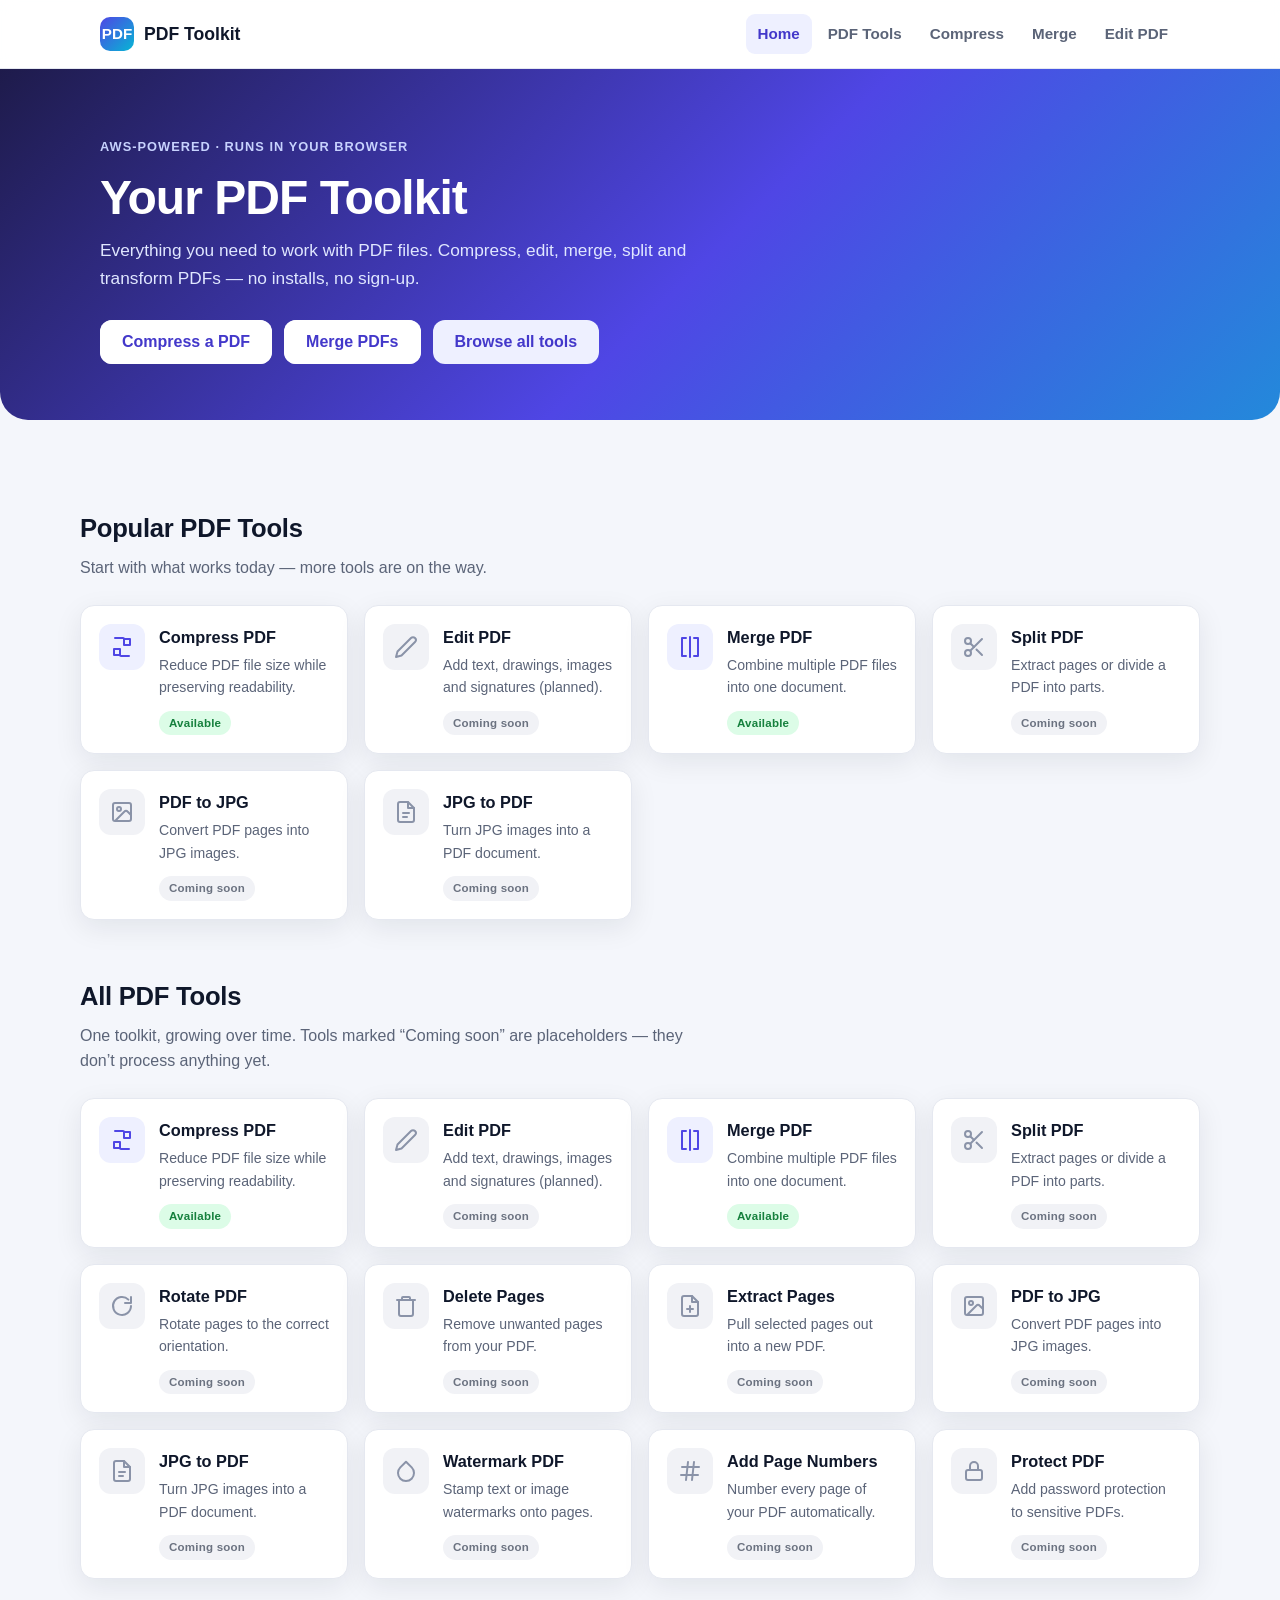
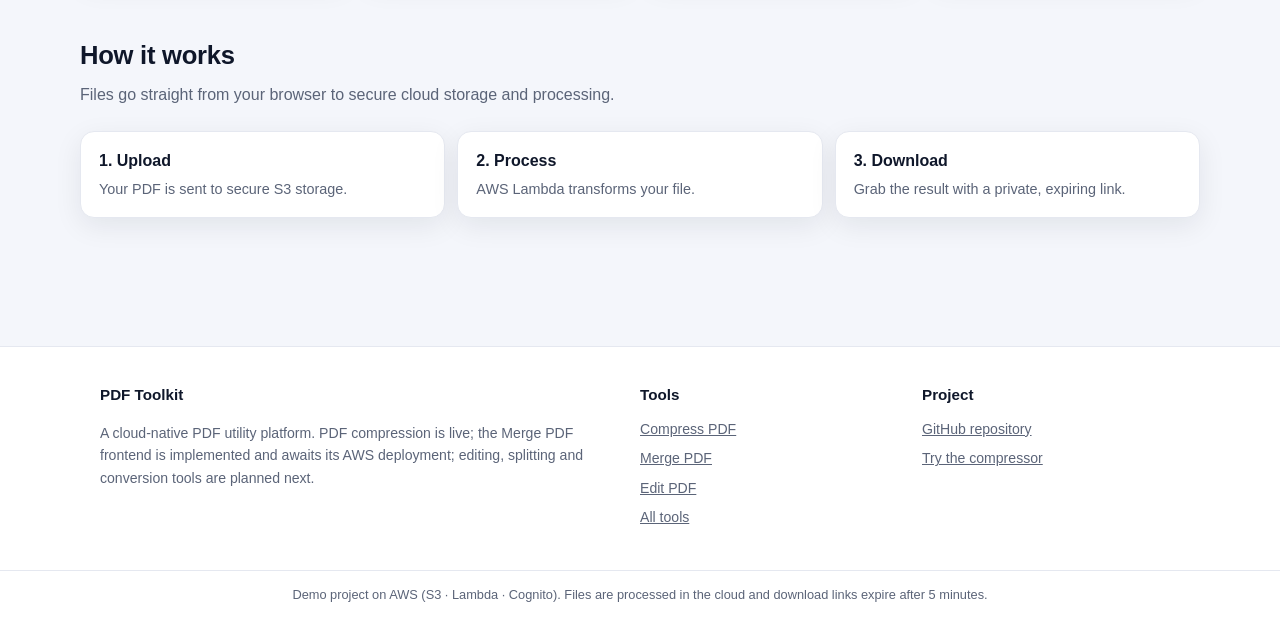
==== index.html @ 09961cb2 "Add PDF merge frontend" ====
<!DOCTYPE html>
<html lang="en">
<head>
<meta charset="UTF-8">
<meta name="viewport" content="width=device-width, initial-scale=1.0">
<meta name="description" content="PDF Toolkit — compress, edit, merge, split and transform PDF files in your browser. Powered by AWS.">
<title>PDF Toolkit — Compress, Edit &amp; Transform PDFs</title>
<link rel="stylesheet" href="assets/css/styles.css">
<script src="https://sdk.amazonaws.com/js/aws-sdk-2.1692.0.min.js" defer></script>
<script src="assets/js/config.js" defer></script>
<script src="assets/js/tools.js" defer></script>
<script src="assets/js/home.js" defer></script>
</head>
<body>

<header class="site-header">
  <nav class="nav" aria-label="Main navigation">
    <a class="brand" href="index.html"><span class="brand-mark">PDF</span><span>PDF Toolkit</span></a>
    <div class="nav-links">
      <a href="index.html" class="active">Home</a>
      <a href="index.html#tools">PDF Tools</a>
      <a href="compress.html">Compress</a>
      <a href="merge.html">Merge</a>
      <a href="edit.html">Edit PDF</a>
    </div>
  </nav>
</header>

<section class="hero">
  <div class="wrap">
    <span class="eyebrow">AWS-powered &middot; runs in your browser</span>
    <h1>Your PDF Toolkit</h1>
    <p>Everything you need to work with PDF files. Compress, edit, merge, split and transform PDFs — no installs, no sign-up.</p>
    <div class="hero-cta">
      <a class="btn secondary" href="compress.html">Compress a PDF</a>
      <a class="btn secondary" href="merge.html">Merge PDFs</a>
      <a class="btn ghost" href="#tools">Browse all tools</a>
    </div>
  </div>
</section>

<main class="wrap page">
  <section class="section" aria-labelledby="popular-heading">
    <div class="section-head">
      <h2 id="popular-heading">Popular PDF Tools</h2>
      <p>Start with what works today — more tools are on the way.</p>
    </div>
    <div class="tools-grid" id="popularTools"></div>
  </section>

  <section class="section" id="tools" aria-labelledby="all-heading">
    <div class="section-head">
      <h2 id="all-heading">All PDF Tools</h2>
      <p>One toolkit, growing over time. Tools marked “Coming soon” are placeholders — they don’t process anything yet.</p>
    </div>
    <div class="tools-grid" id="allTools"></div>
  </section>

  <section class="section" aria-labelledby="how-heading">
    <div class="section-head">
      <h2 id="how-heading">How it works</h2>
      <p>Files go straight from your browser to secure cloud storage and processing.</p>
    </div>
    <div class="steps-strip">
      <div class="step-chip"><strong>1. Upload</strong><span>Your PDF is sent to secure S3 storage.</span></div>
      <div class="step-chip"><strong>2. Process</strong><span>AWS Lambda transforms your file.</span></div>
      <div class="step-chip"><strong>3. Download</strong><span>Grab the result with a private, expiring link.</span></div>
    </div>
  </section>
</main>

<footer class="site-footer">
  <div class="footer-grid">
    <div>
      <h4>PDF Toolkit</h4>
      <p>A cloud-native PDF utility platform. PDF compression is live; the Merge PDF frontend is implemented and awaits its AWS deployment; editing, splitting and conversion tools are planned next.</p>
    </div>
    <div>
      <h4>Tools</h4>
      <ul>
        <li><a href="compress.html">Compress PDF</a></li>
        <li><a href="merge.html">Merge PDF</a></li>
        <li><a href="edit.html">Edit PDF</a></li>
        <li><a href="index.html#tools">All tools</a></li>
      </ul>
    </div>
    <div>
      <h4>Project</h4>
      <ul>
        <li><a href="https://github.com/bhatiadhrumil-lang/AWS-PDF-Compression-System" rel="noopener">GitHub repository</a></li>
        <li><a href="compress.html">Try the compressor</a></li>
      </ul>
    </div>
  </div>
  <div class="fineprint">Demo project on AWS (S3 · Lambda · Cognito). Files are processed in the cloud and download links expire after 5 minutes.</div>
</footer>

</body>
</html>
---- assets/css/styles.css ----
/* PDF Toolkit — shared stylesheet. Plain CSS, no framework.
 * Mobile-first, responsive, works as static files on S3 hosting. */
:root {
  --bg: #f4f6fb;
  --surface: #ffffff;
  --ink: #0f172a;
  --muted: #5b6478;
  --brand: #4f46e5;
  --brand-dark: #4338ca;
  --brand-soft: #eef0ff;
  --accent: #06b6d4;
  --ok: #16a34a;
  --warn: #d97706;
  --danger: #dc2626;
  --line: #e5e8f0;
  --radius: 14px;
  --shadow: 0 8px 28px rgba(15, 23, 42, 0.08);
  --font: "Inter", -apple-system, BlinkMacSystemFont, "Segoe UI", Roboto, Arial, sans-serif;
}

* { box-sizing: border-box; }
html { scroll-behavior: smooth; }
body {
  margin: 0;
  font-family: var(--font);
  background: var(--bg);
  color: var(--ink);
  line-height: 1.6;
}
a { color: var(--brand); }
img, svg { display: block; }

/* ---------- layout ---------- */
.wrap { max-width: 1120px; margin: 0 auto; padding: 0 20px; }
.page { padding: 32px 0 64px; }
.section { margin-top: 56px; }
.section-head { max-width: 640px; margin-bottom: 24px; }
.section-head h2 { margin: 0 0 6px; font-size: 1.6rem; letter-spacing: -0.01em; }
.section-head p { margin: 0; color: var(--muted); }

/* ---------- header / nav ---------- */
.site-header {
  position: sticky; top: 0; z-index: 20;
  background: rgba(255, 255, 255, 0.92);
  backdrop-filter: blur(8px);
  border-bottom: 1px solid var(--line);
}
.nav { display: flex; align-items: center; gap: 20px; padding: 14px 20px; max-width: 1120px; margin: 0 auto; }
.brand { display: flex; align-items: center; gap: 10px; text-decoration: none; color: var(--ink); font-weight: 800; font-size: 1.1rem; }
.brand-mark {
  width: 34px; height: 34px; border-radius: 10px; color: #fff;
  background: linear-gradient(135deg, var(--brand), var(--accent));
  display: inline-flex; align-items: center; justify-content: center;
  font-size: 0.95rem; font-weight: 800;
}
.nav-links { display: flex; gap: 4px; margin-left: auto; }
.nav-links a {
  text-decoration: none; color: var(--muted); font-weight: 600; font-size: 0.95rem;
  padding: 8px 12px; border-radius: 9px;
}
.nav-links a:hover { background: var(--brand-soft); color: var(--brand-dark); }
.nav-links a.active { color: var(--brand-dark); background: var(--brand-soft); }
@media (max-width: 640px) {
  .nav-links a { padding: 8px; font-size: 0.85rem; }
  .brand span { display: none; }
}

/* ---------- hero ---------- */
.hero {
  background: linear-gradient(135deg, #1e1b4b 0%, #4f46e5 55%, #06b6d4 130%);
  color: #fff; border-radius: 0 0 28px 28px; padding: 64px 0 56px;
}
.hero h1 { margin: 0 0 12px; font-size: clamp(1.9rem, 4.5vw, 3rem); letter-spacing: -0.02em; line-height: 1.15; }
.hero p { margin: 0 0 28px; max-width: 620px; color: #e0e7ff; font-size: 1.08rem; }
.hero-cta { display: flex; gap: 12px; flex-wrap: wrap; }
.eyebrow {
  display: inline-block; font-size: 0.8rem; font-weight: 700; letter-spacing: 0.08em;
  text-transform: uppercase; color: #c7d2fe; margin-bottom: 12px;
}

/* ---------- buttons ---------- */
.btn {
  display: inline-flex; align-items: center; justify-content: center; gap: 8px;
  border: none; cursor: pointer; text-decoration: none;
  font: 600 1rem/1 var(--font);
  padding: 14px 22px; border-radius: 12px;
  background: var(--brand); color: #fff;
  transition: transform 0.12s ease, background 0.12s ease, box-shadow 0.12s ease;
}
.btn:hover { background: var(--brand-dark); transform: translateY(-1px); }
.btn:active { transform: translateY(0); }
.btn:disabled { background: #9aa3b5; cursor: not-allowed; transform: none; }
.btn.secondary { background: #fff; color: var(--brand-dark); box-shadow: inset 0 0 0 2px rgba(255,255,255,.9); }
.btn.ghost { background: var(--brand-soft); color: var(--brand-dark); }
.btn.ghost:hover { background: #e1e5ff; }
.btn.block { width: 100%; }
.btn svg { width: 18px; height: 18px; }

/* ---------- tool cards ---------- */
.tools-grid {
  display: grid; gap: 16px;
  grid-template-columns: repeat(auto-fill, minmax(240px, 1fr));
}
.tool-card {
  display: flex; gap: 14px; align-items: flex-start;
  background: var(--surface); border: 1px solid var(--line);
  border-radius: var(--radius); padding: 18px;
  text-decoration: none; color: inherit; box-shadow: var(--shadow);
  transition: transform 0.12s ease, border-color 0.12s ease, box-shadow 0.12s ease;
}
a.tool-card:hover { transform: translateY(-3px); border-color: var(--brand); box-shadow: 0 14px 34px rgba(79, 70, 229, 0.16); }
.tool-icon {
  flex: 0 0 46px; width: 46px; height: 46px; border-radius: 12px;
  display: flex; align-items: center; justify-content: center;
  background: var(--brand-soft); color: var(--brand);
}
.tool-icon svg { width: 24px; height: 24px; }
.tool-card.soon .tool-icon { background: #f1f2f6; color: #8a93a8; }
.tool-card h3 { margin: 0 0 4px; font-size: 1.02rem; }
.tool-card p { margin: 0 0 10px; font-size: 0.88rem; color: var(--muted); }
.badge {
  display: inline-block; font-size: 0.72rem; font-weight: 700;
  padding: 3px 10px; border-radius: 999px; letter-spacing: 0.02em;
}
.badge.ok { background: #dcfce7; color: #15803d; }
.badge.soon { background: #f1f2f6; color: #6b7280; }

/* ---------- workflow strip ---------- */
.steps-strip { display: grid; gap: 12px; grid-template-columns: repeat(auto-fit, minmax(200px, 1fr)); }
.step-chip {
  background: var(--surface); border: 1px solid var(--line);
  border-radius: var(--radius); padding: 16px 18px; box-shadow: var(--shadow);
}
.step-chip strong { display: block; margin-bottom: 2px; }
.step-chip span { color: var(--muted); font-size: 0.9rem; }

/* ---------- tool page ---------- */
.tool-hero { background: var(--surface); border-bottom: 1px solid var(--line); padding: 40px 0 32px; }
.tool-hero h1 { margin: 0 0 8px; font-size: clamp(1.6rem, 3.5vw, 2.2rem); letter-spacing: -0.02em; }
.tool-hero p { margin: 0; color: var(--muted); max-width: 640px; }
.back-link { display: inline-block; margin-bottom: 16px; font-weight: 600; font-size: 0.9rem; text-decoration: none; }
.card {
  background: var(--surface); border: 1px solid var(--line);
  border-radius: var(--radius); box-shadow: var(--shadow); padding: 24px;
}
.stack { display: grid; gap: 16px; max-width: 760px; }

/* dropzone */
.dropzone {
  display: block; border: 2px dashed #b9bef5; border-radius: var(--radius);
  background: #fafbff; padding: 40px 24px; text-align: center; cursor: pointer;
  transition: border-color 0.12s ease, background 0.12s ease;
}
.dropzone:hover, .dropzone.dragover { border-color: var(--brand); background: var(--brand-soft); }
.dropzone input { display: none; }
.dropzone .dz-icon { font-size: 2rem; }
.dropzone strong { display: block; margin: 8px 0 4px; font-size: 1.05rem; }
.dropzone p { margin: 0; color: var(--muted); font-size: 0.9rem; }
.file-meta { margin-top: 12px; font-size: 0.9rem; color: var(--muted); overflow-wrap: anywhere; }
.file-meta strong { color: var(--ink); }

/* progress + steps */
.progress { height: 12px; background: #e9ecf4; border-radius: 999px; overflow: hidden; margin: 16px 0 6px; }
.progress > div { height: 100%; width: 0; border-radius: 999px;
  background: linear-gradient(90deg, var(--brand), var(--accent)); transition: width 0.25s ease; }
.progress-row { display: flex; justify-content: space-between; font-size: 0.85rem; color: var(--muted); }
.stepper { list-style: none; display: flex; gap: 6px; padding: 0; margin: 18px 0 0; flex-wrap: wrap; }
.stepper li {
  flex: 1 1 120px; text-align: center; font-size: 0.8rem; font-weight: 700;
  padding: 8px 6px; border-radius: 9px; background: #f1f2f6; color: #8a93a8;
}
.stepper li.done { background: #dcfce7; color: #15803d; }
.stepper li.now { background: var(--brand-soft); color: var(--brand-dark); }

/* status / result / error */
.status-line { font-weight: 600; }
.result { border-left: 5px solid var(--ok); }
.result dl { display: grid; grid-template-columns: auto 1fr; gap: 4px 16px; margin: 12px 0 18px; font-size: 0.95rem; }
.result dt { color: var(--muted); }
.result dd { margin: 0; font-weight: 700; overflow-wrap: anywhere; }
.error-box { border-left: 5px solid var(--danger); background: #fef2f2; }
.error-box p { margin: 0 0 8px; font-weight: 600; color: #991b1b; }
.error-box details { font-size: 0.85rem; color: #7f1d1d; }
.error-box summary { cursor: pointer; }
[hidden] { display: none !important; }

/* feature list (editor placeholder) */
.feature-list { display: grid; gap: 10px; grid-template-columns: repeat(auto-fit, minmax(200px, 1fr)); padding: 0; margin: 16px 0 0; list-style: none; }
.feature-list li { background: #fafbff; border: 1px solid var(--line); border-radius: 10px; padding: 10px 14px; font-size: 0.92rem; }

/* merge file list */
.merge-totals {
  display: flex; justify-content: space-between; gap: 8px; flex-wrap: wrap;
  margin: 14px 0 8px; font-size: 0.88rem; font-weight: 700; color: var(--muted);
}
.merge-list { list-style: none; margin: 0; padding: 0; display: grid; gap: 8px; }
.merge-item {
  display: flex; align-items: center; gap: 10px;
  background: #fafbff; border: 1px solid var(--line);
  border-radius: 10px; padding: 10px 12px;
}
.merge-item.dragging { opacity: 0.5; border-color: var(--brand); }
.merge-pos {
  flex: 0 0 28px; height: 28px; border-radius: 8px;
  display: inline-flex; align-items: center; justify-content: center;
  background: var(--brand-soft); color: var(--brand-dark);
  font-weight: 800; font-size: 0.85rem;
}
.merge-icon { font-size: 1.3rem; }
.merge-meta { flex: 1 1 auto; min-width: 0; display: flex; flex-direction: column; }
.merge-name {
  font-weight: 700; font-size: 0.92rem;
  white-space: nowrap; overflow: hidden; text-overflow: ellipsis;
}
.merge-size { font-size: 0.8rem; color: var(--muted); }
.merge-controls { display: flex; gap: 6px; flex: 0 0 auto; }
.mini-btn {
  border: 1px solid var(--line); background: #fff; color: var(--ink);
  border-radius: 8px; min-width: 34px; height: 34px; padding: 0 8px;
  font-weight: 800; cursor: pointer; font-size: 0.95rem;
}
.mini-btn:hover:not(:disabled) { border-color: var(--brand); color: var(--brand-dark); }
.mini-btn:disabled { opacity: 0.4; cursor: not-allowed; }
.mini-btn.danger { color: var(--danger); }
.merge-hint { font-size: 0.85rem; color: var(--muted); }

/* ---------- footer ---------- */
.site-footer { border-top: 1px solid var(--line); background: var(--surface); margin-top: 64px; }
.footer-grid { display: grid; gap: 24px; grid-template-columns: 2fr 1fr 1fr; padding: 36px 20px; max-width: 1120px; margin: 0 auto; }
.site-footer h4 { margin: 0 0 8px; font-size: 0.95rem; }
.site-footer p, .site-footer a { font-size: 0.88rem; color: var(--muted); }
.site-footer ul { list-style: none; margin: 0; padding: 0; }
.site-footer li { margin: 4px 0; }
.fineprint { border-top: 1px solid var(--line); padding: 14px 20px; text-align: center; font-size: 0.8rem; color: var(--muted); }
@media (max-width: 700px) { .footer-grid { grid-template-columns: 1fr; } }
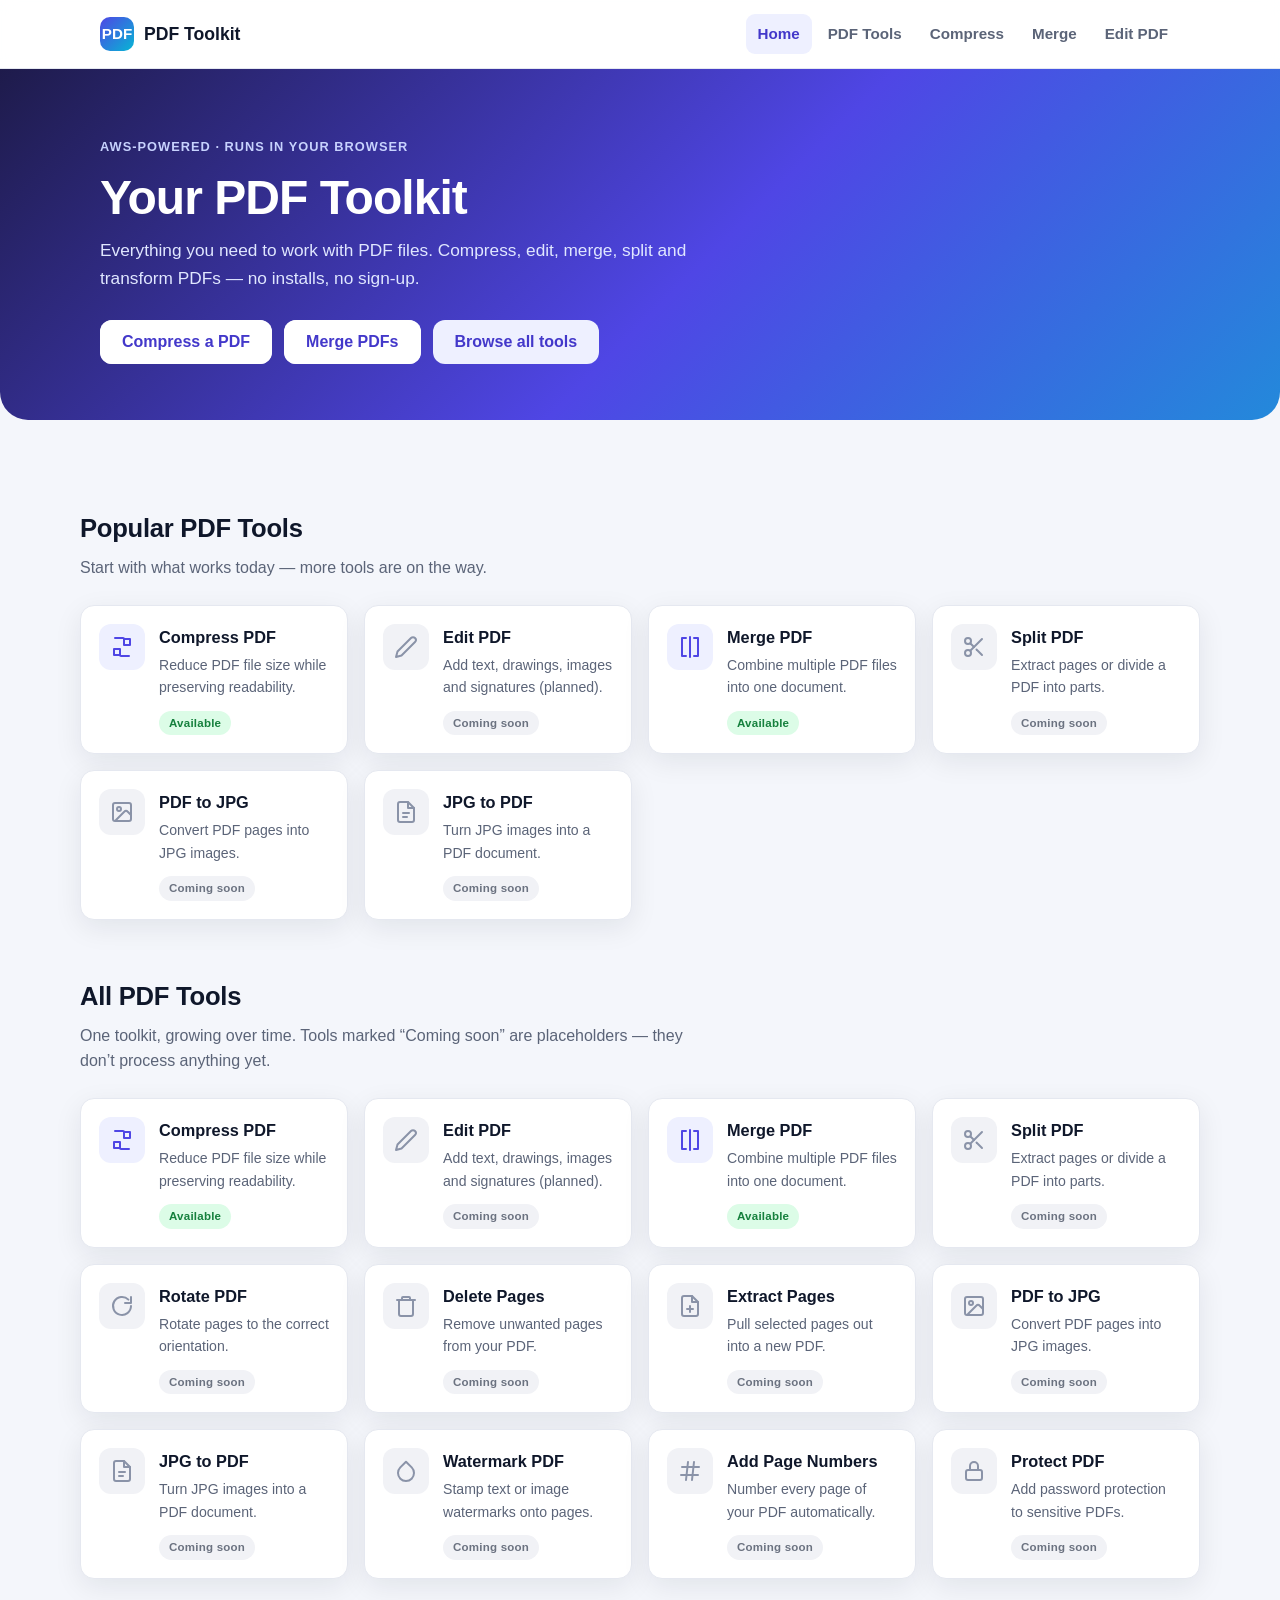
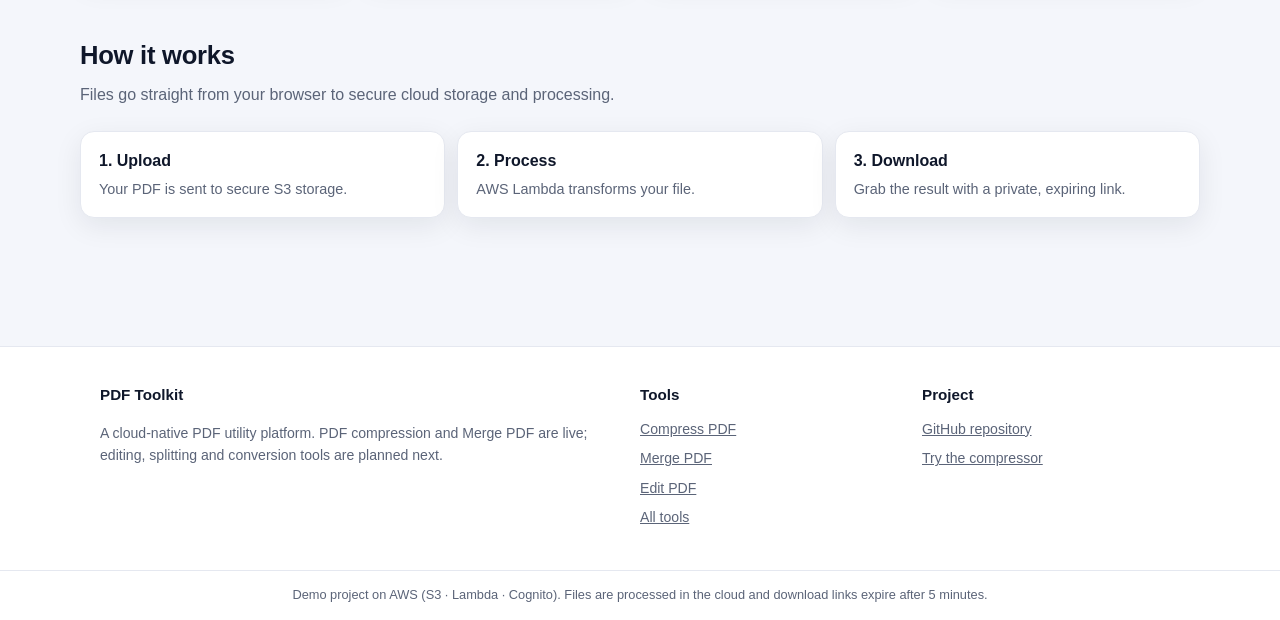
==== commit 2bf83fc2: "Mark Merge PDF frontend as deployed to S3 website" ====
--- a/index.html
+++ b/index.html
@@ -73,7 +73,7 @@
   <div class="footer-grid">
     <div>
       <h4>PDF Toolkit</h4>
-      <p>A cloud-native PDF utility platform. PDF compression is live; the Merge PDF frontend is implemented and awaits its AWS deployment; editing, splitting and conversion tools are planned next.</p>
+      <p>A cloud-native PDF utility platform. PDF compression and Merge PDF are live; editing, splitting and conversion tools are planned next.</p>
     </div>
     <div>
       <h4>Tools</h4>
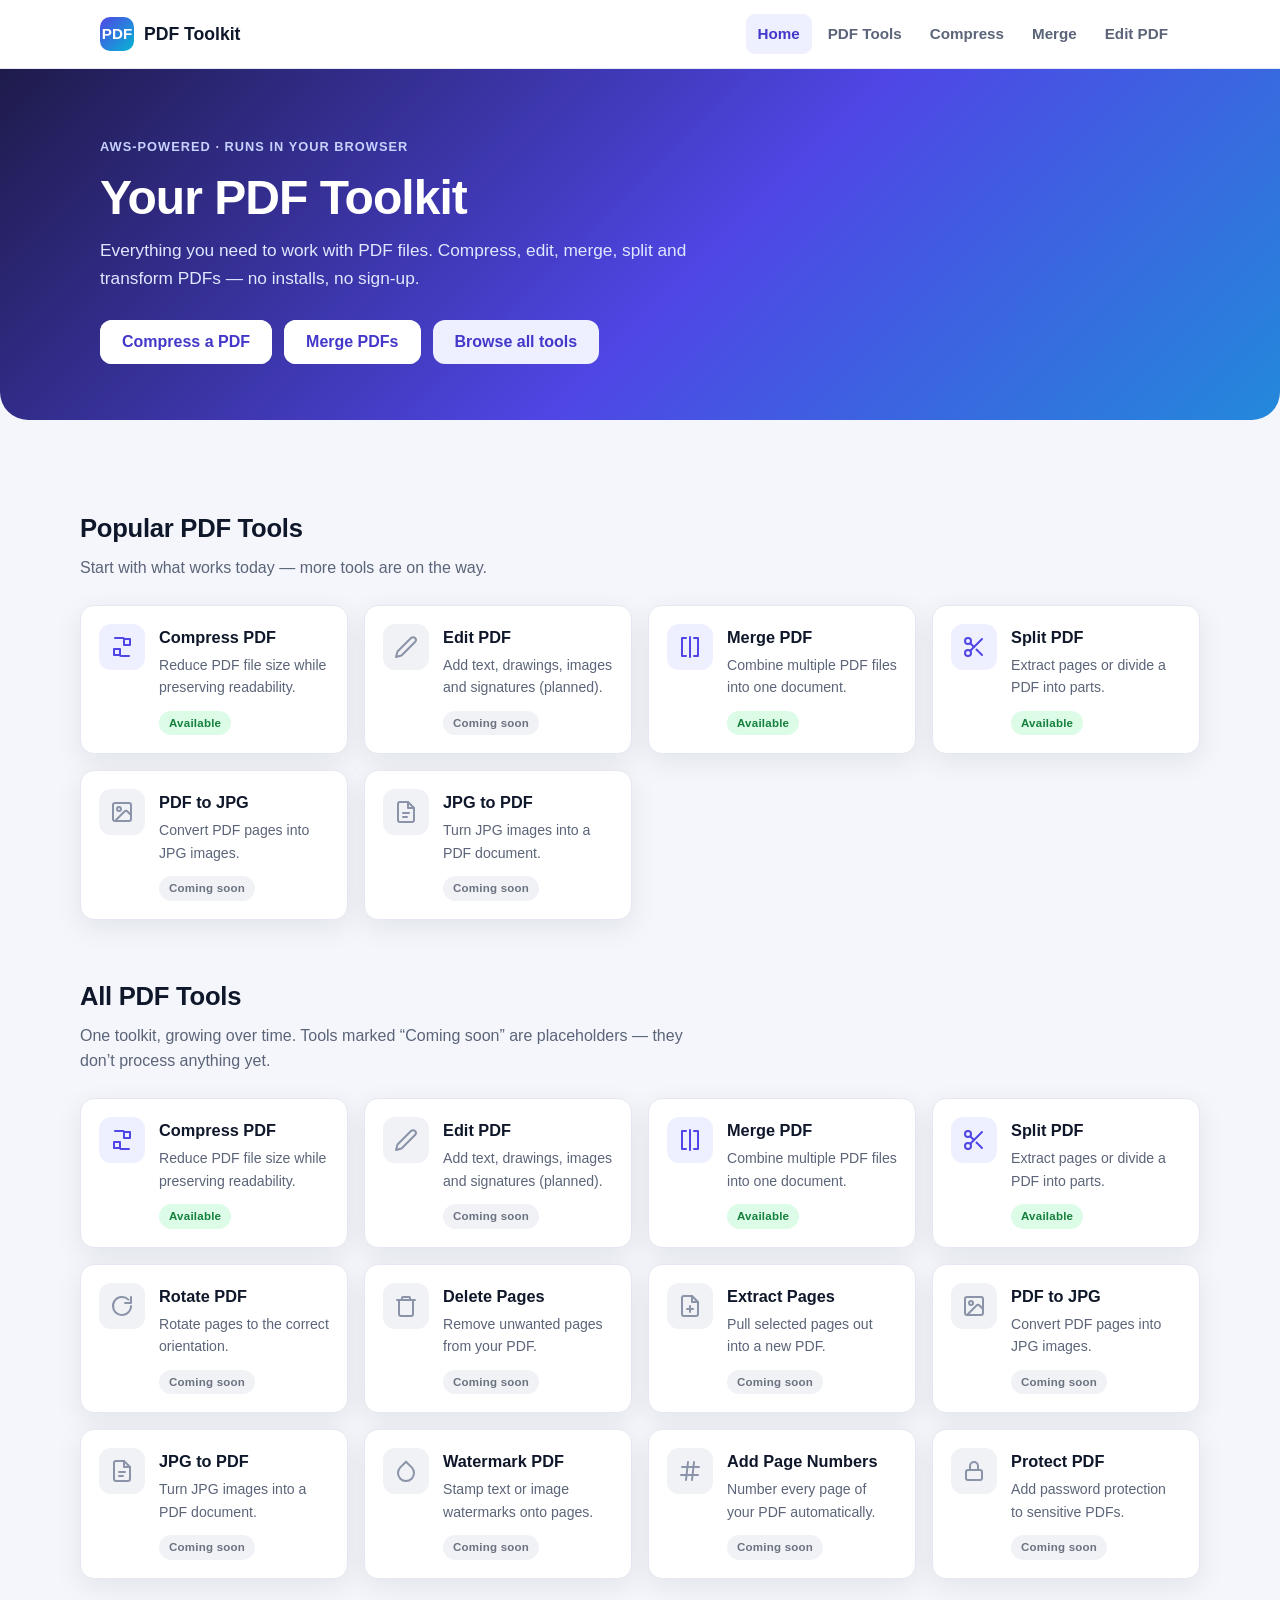
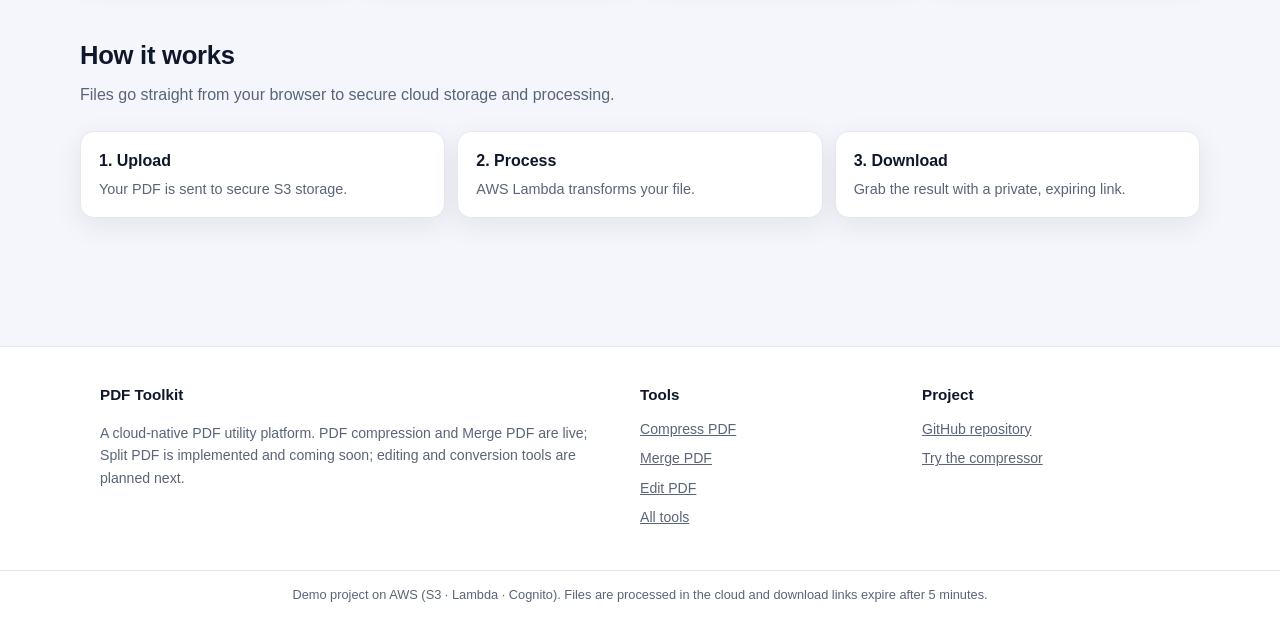
==== commit c78d9504: "Add Split PDF frontend" ====
--- a/index.html
+++ b/index.html
@@ -73,7 +73,7 @@
   <div class="footer-grid">
     <div>
       <h4>PDF Toolkit</h4>
-      <p>A cloud-native PDF utility platform. PDF compression and Merge PDF are live; editing, splitting and conversion tools are planned next.</p>
+      <p>A cloud-native PDF utility platform. PDF compression and Merge PDF are live; Split PDF is implemented and coming soon; editing and conversion tools are planned next.</p>
     </div>
     <div>
       <h4>Tools</h4>
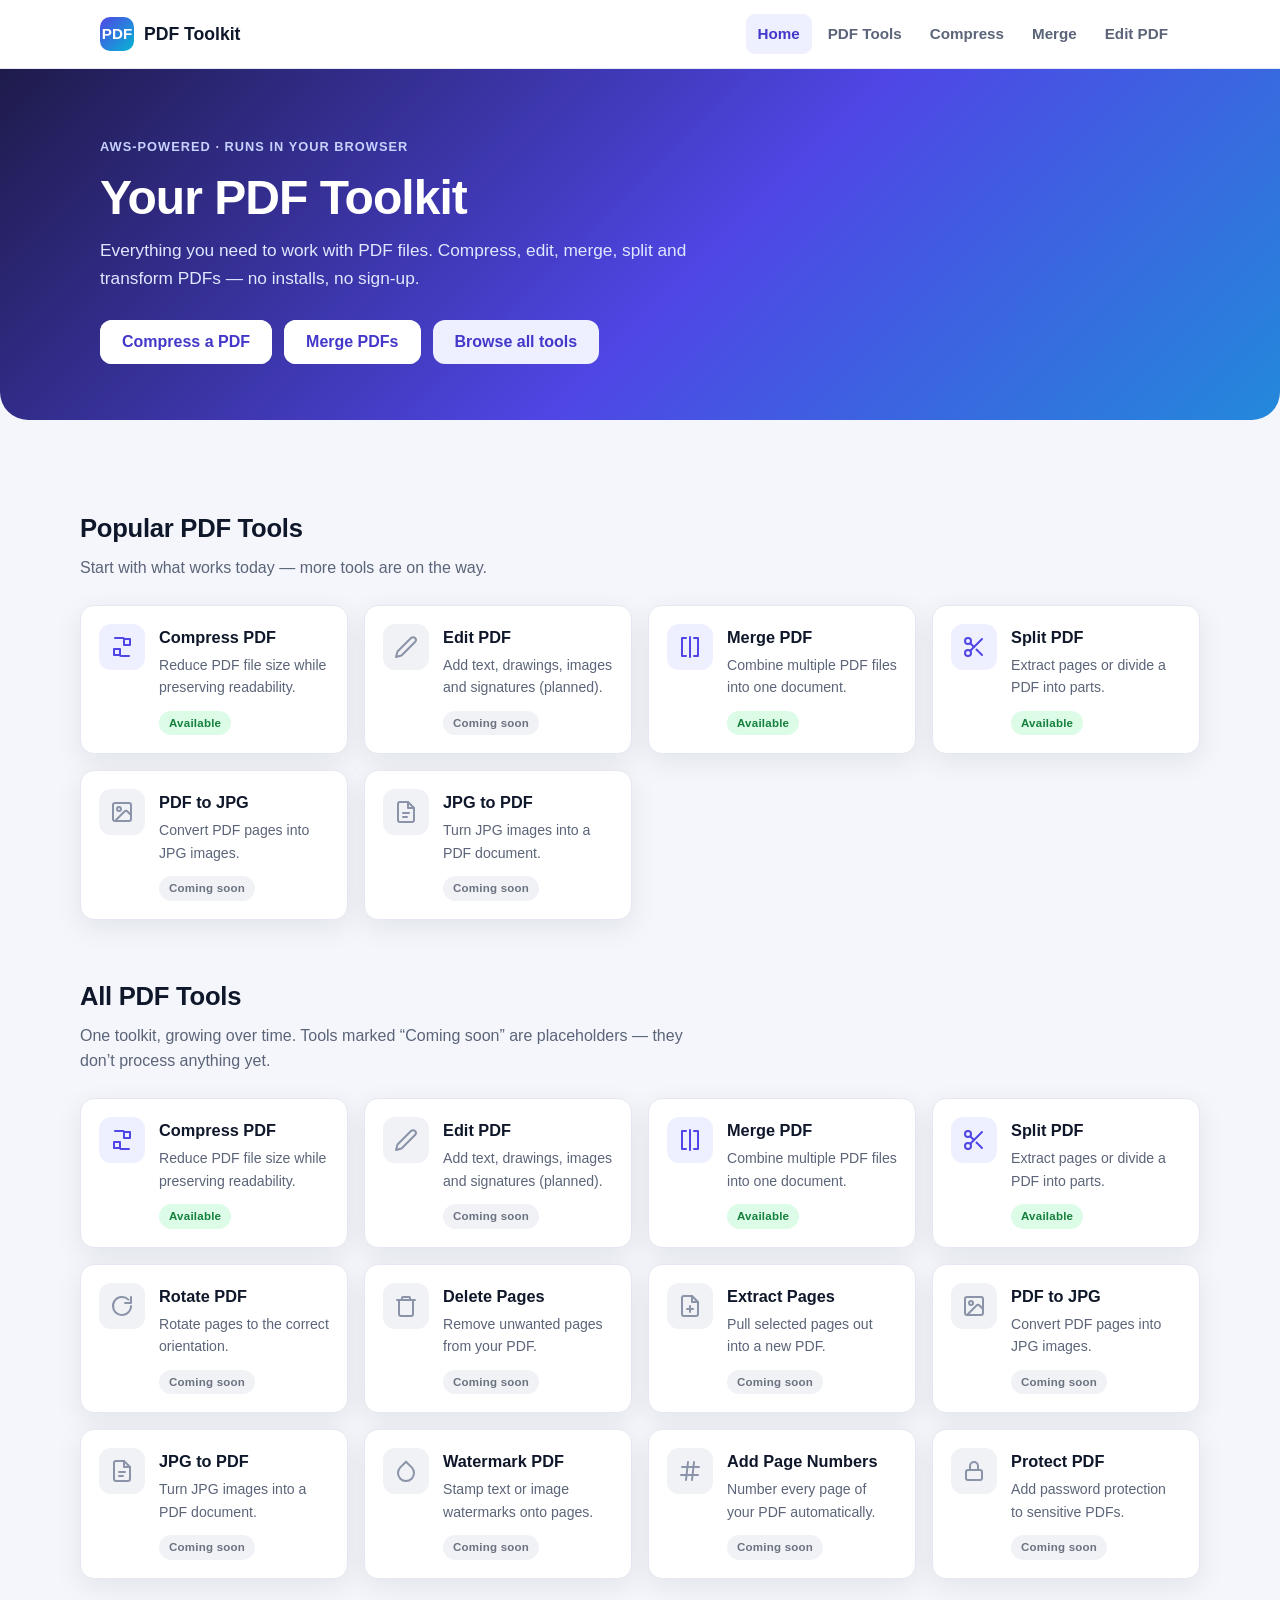
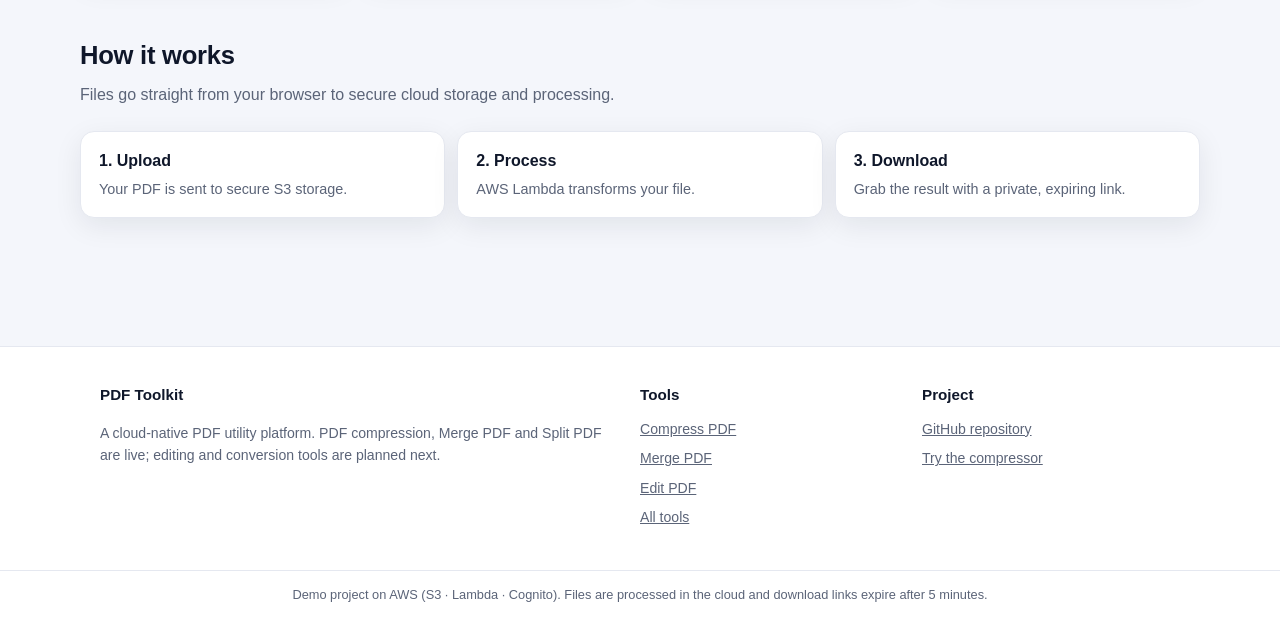
==== commit ab59fd48: "Mark Split PDF frontend deployed and verified" ====
--- a/index.html
+++ b/index.html
@@ -73,7 +73,7 @@
   <div class="footer-grid">
     <div>
       <h4>PDF Toolkit</h4>
-      <p>A cloud-native PDF utility platform. PDF compression and Merge PDF are live; Split PDF is implemented and coming soon; editing and conversion tools are planned next.</p>
+      <p>A cloud-native PDF utility platform. PDF compression, Merge PDF and Split PDF are live; editing and conversion tools are planned next.</p>
     </div>
     <div>
       <h4>Tools</h4>
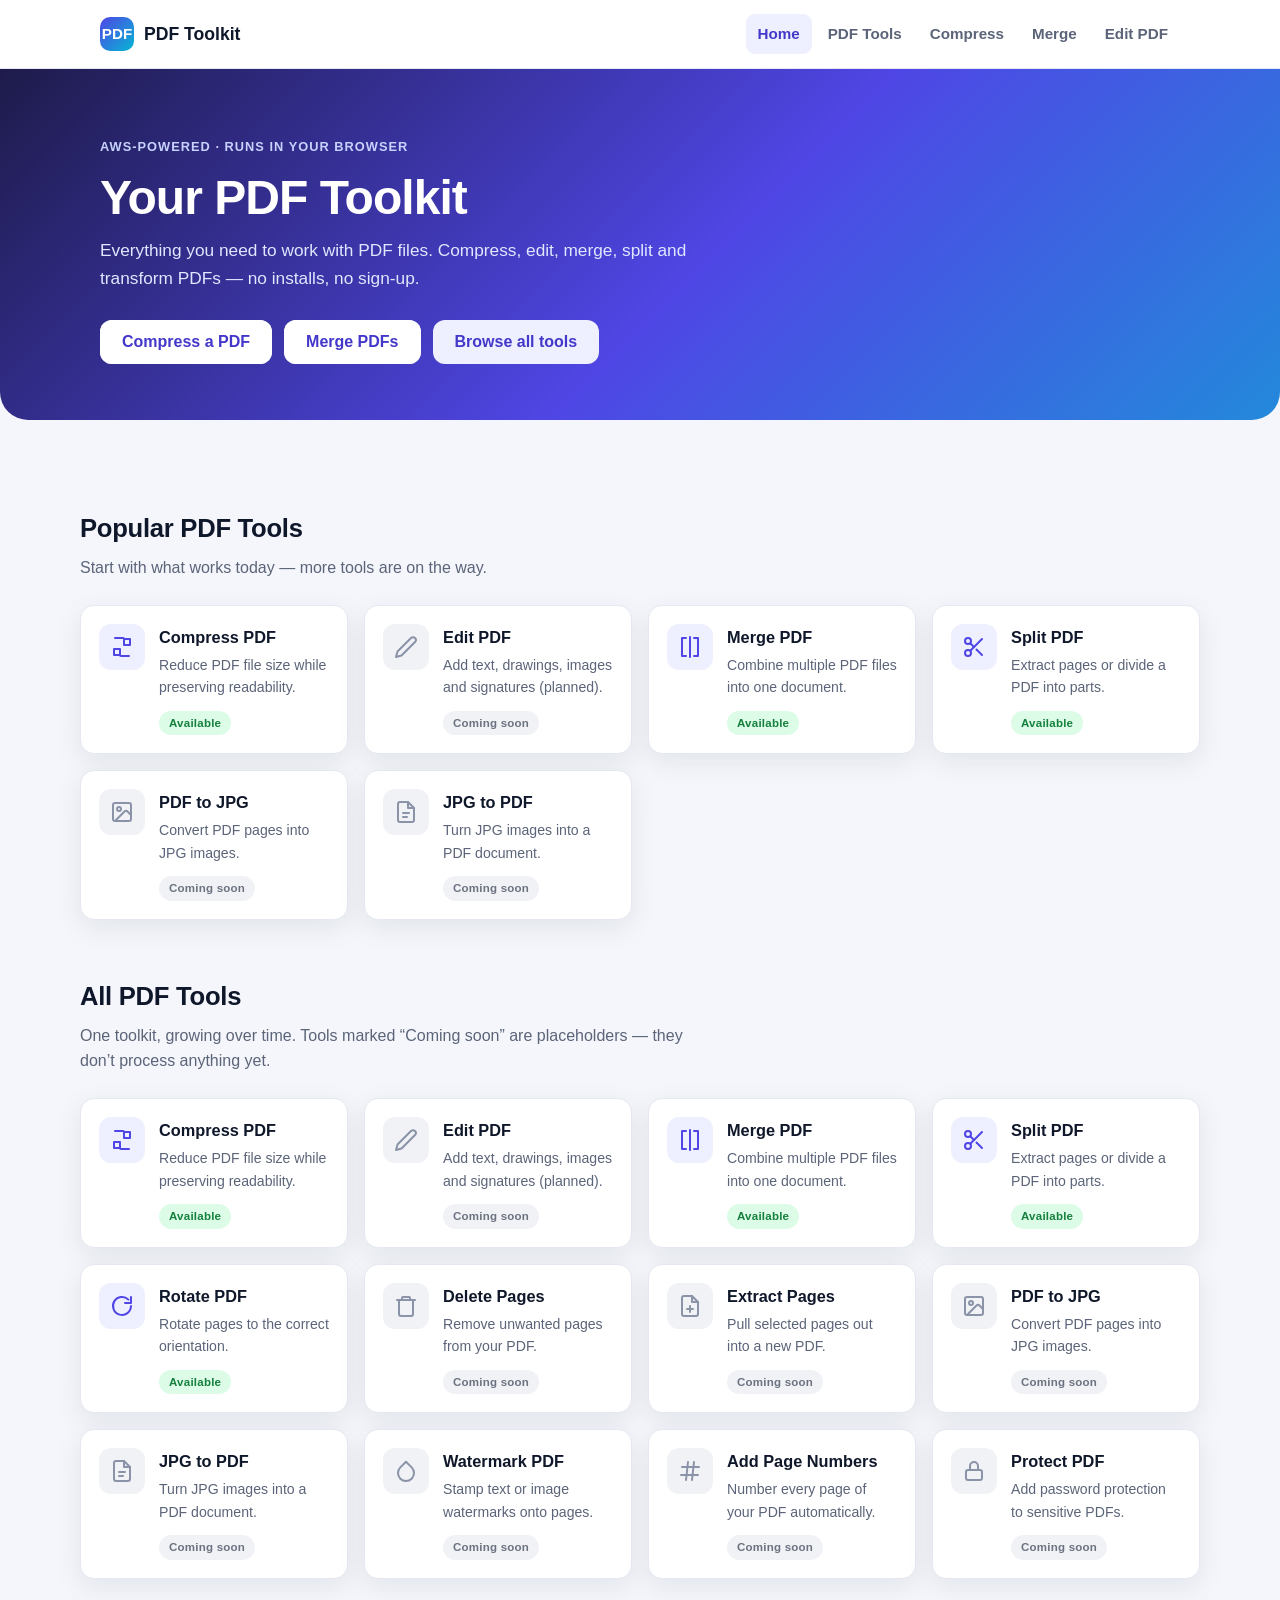
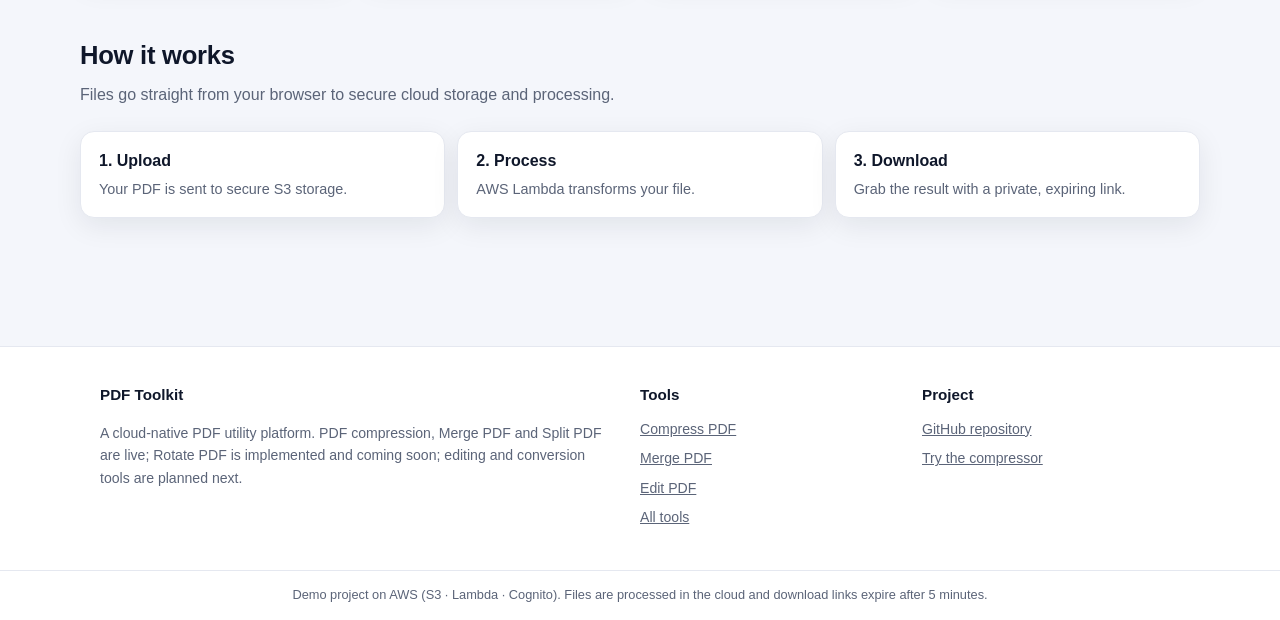
==== commit 5ceae52d: "Add Rotate PDF frontend" ====
--- a/index.html
+++ b/index.html
@@ -73,7 +73,7 @@
   <div class="footer-grid">
     <div>
       <h4>PDF Toolkit</h4>
-      <p>A cloud-native PDF utility platform. PDF compression, Merge PDF and Split PDF are live; editing and conversion tools are planned next.</p>
+      <p>A cloud-native PDF utility platform. PDF compression, Merge PDF and Split PDF are live; Rotate PDF is implemented and coming soon; editing and conversion tools are planned next.</p>
     </div>
     <div>
       <h4>Tools</h4>
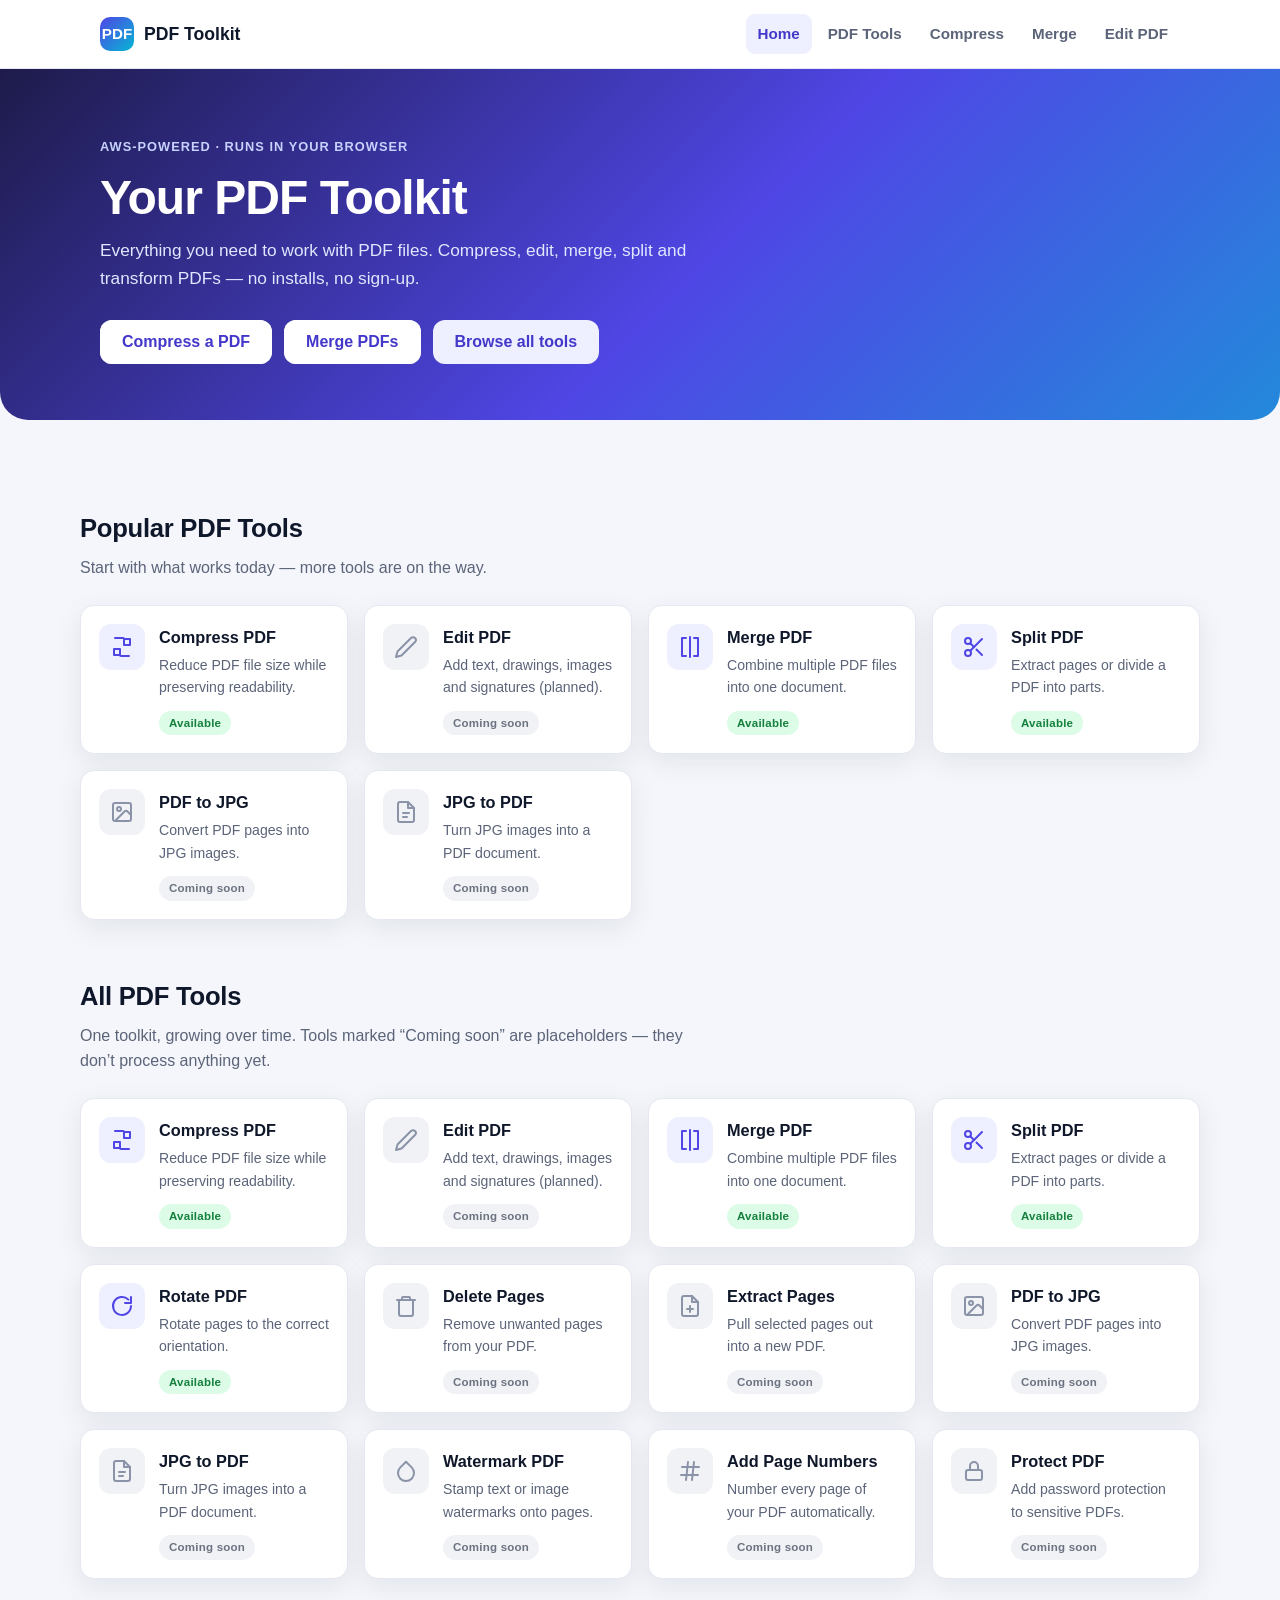
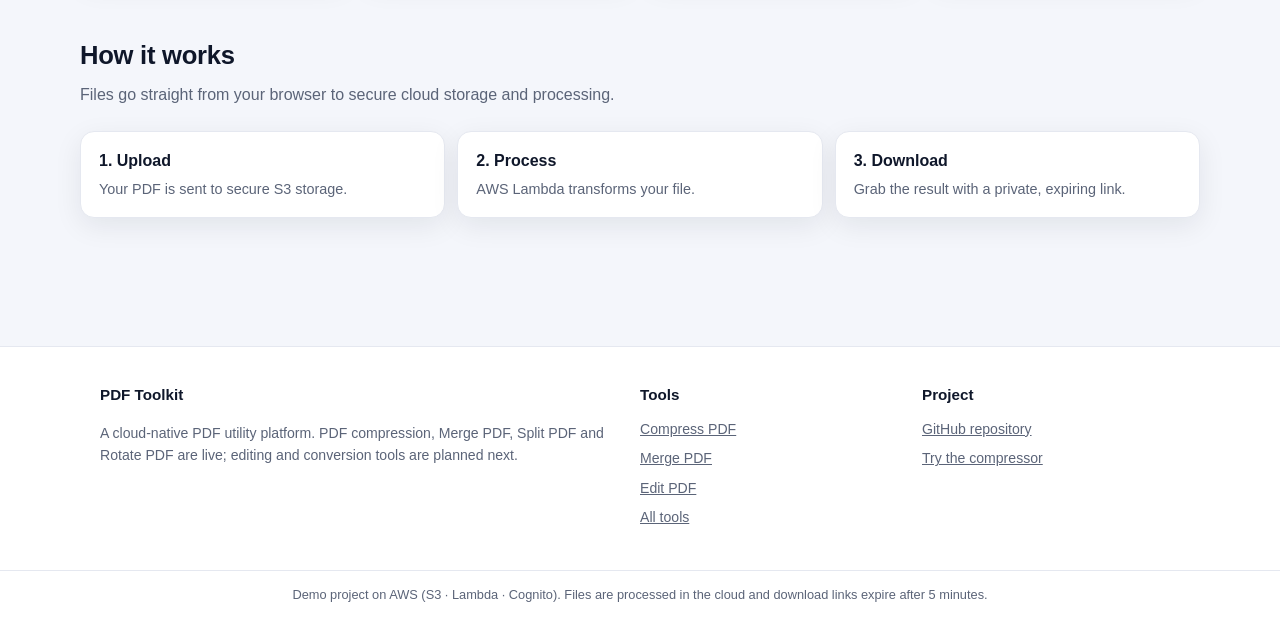
==== commit 84bb8600: "Mark Rotate PDF frontend deployed and verified" ====
--- a/index.html
+++ b/index.html
@@ -73,7 +73,7 @@
   <div class="footer-grid">
     <div>
       <h4>PDF Toolkit</h4>
-      <p>A cloud-native PDF utility platform. PDF compression, Merge PDF and Split PDF are live; Rotate PDF is implemented and coming soon; editing and conversion tools are planned next.</p>
+      <p>A cloud-native PDF utility platform. PDF compression, Merge PDF, Split PDF and Rotate PDF are live; editing and conversion tools are planned next.</p>
     </div>
     <div>
       <h4>Tools</h4>
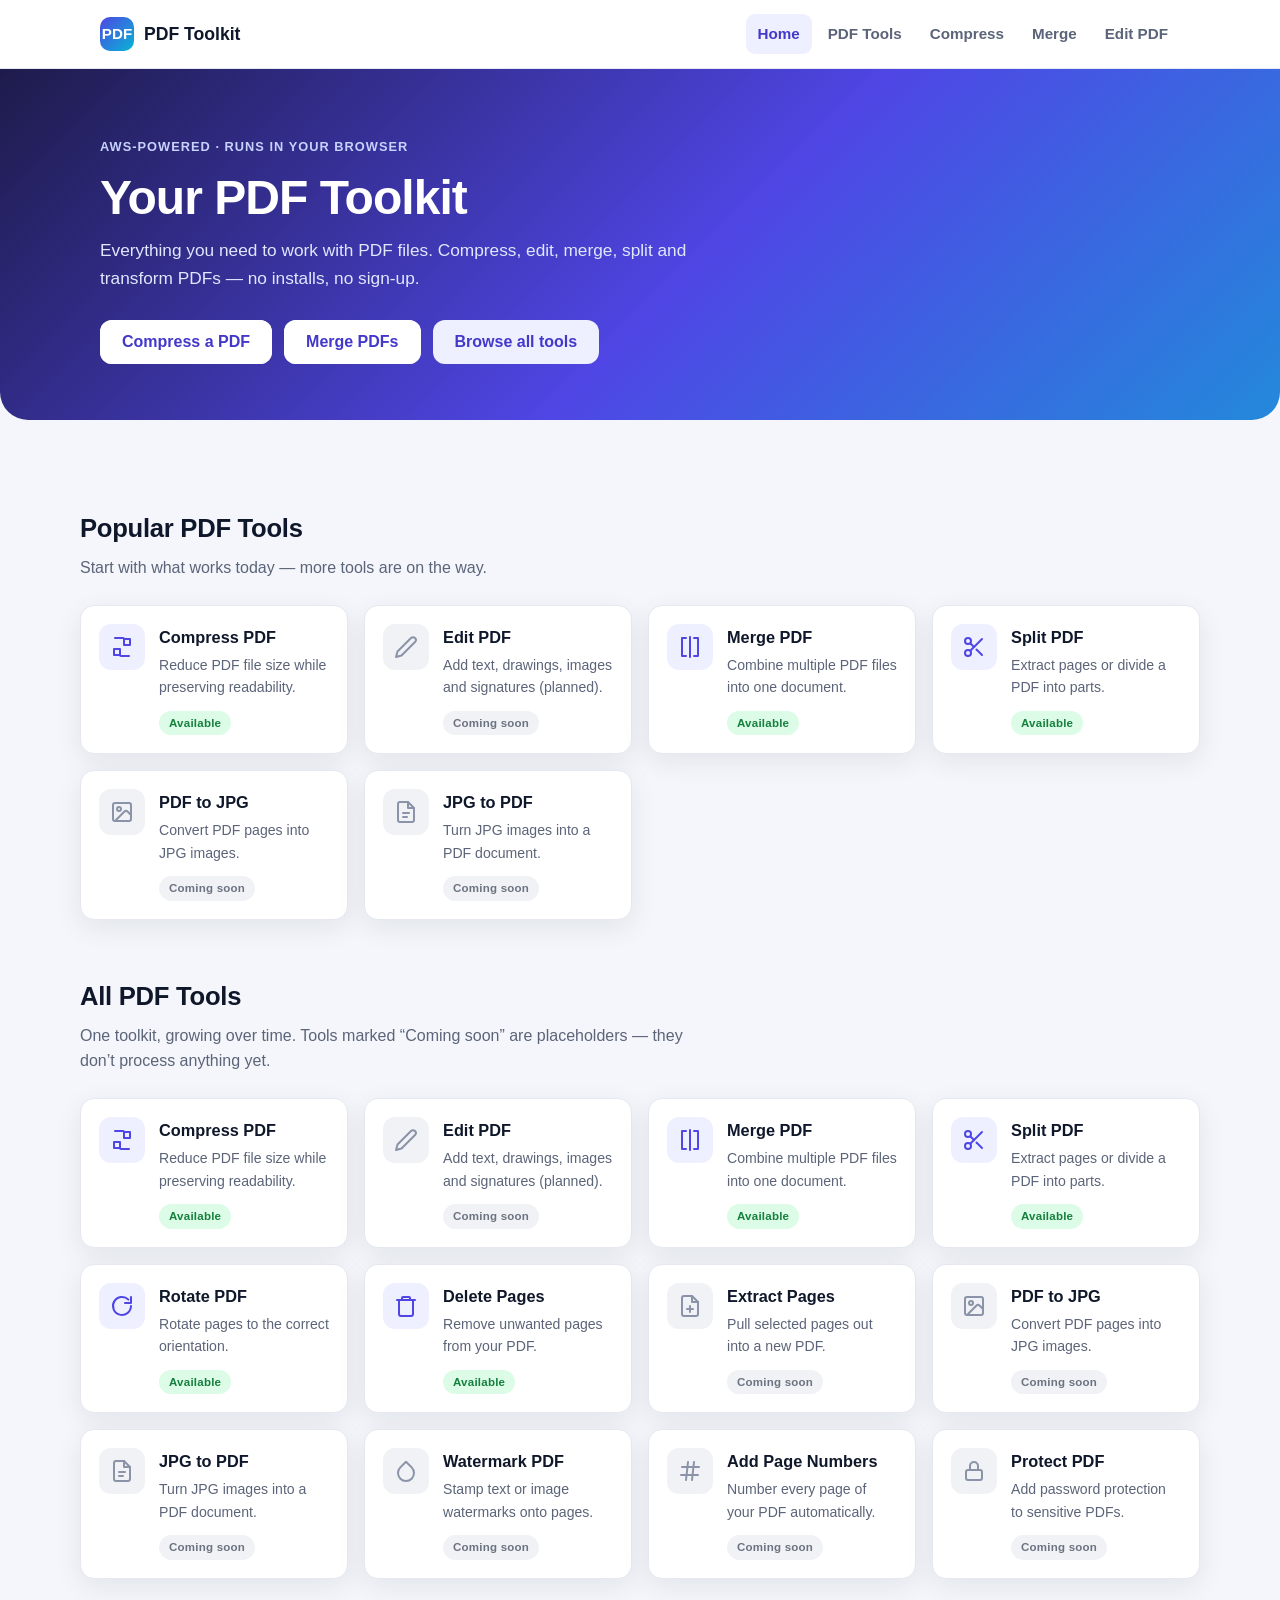
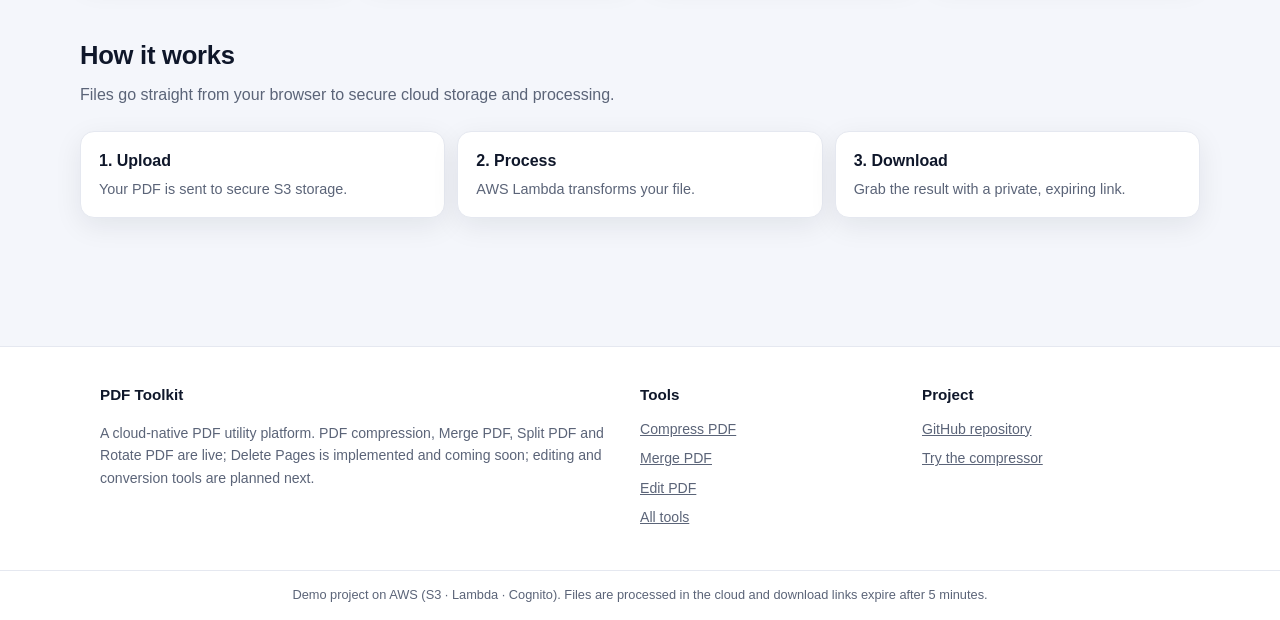
==== commit dc221541: "Add Delete Pages PDF frontend" ====
--- a/index.html
+++ b/index.html
@@ -73,7 +73,7 @@
   <div class="footer-grid">
     <div>
       <h4>PDF Toolkit</h4>
-      <p>A cloud-native PDF utility platform. PDF compression, Merge PDF, Split PDF and Rotate PDF are live; editing and conversion tools are planned next.</p>
+      <p>A cloud-native PDF utility platform. PDF compression, Merge PDF, Split PDF and Rotate PDF are live; Delete Pages is implemented and coming soon; editing and conversion tools are planned next.</p>
     </div>
     <div>
       <h4>Tools</h4>
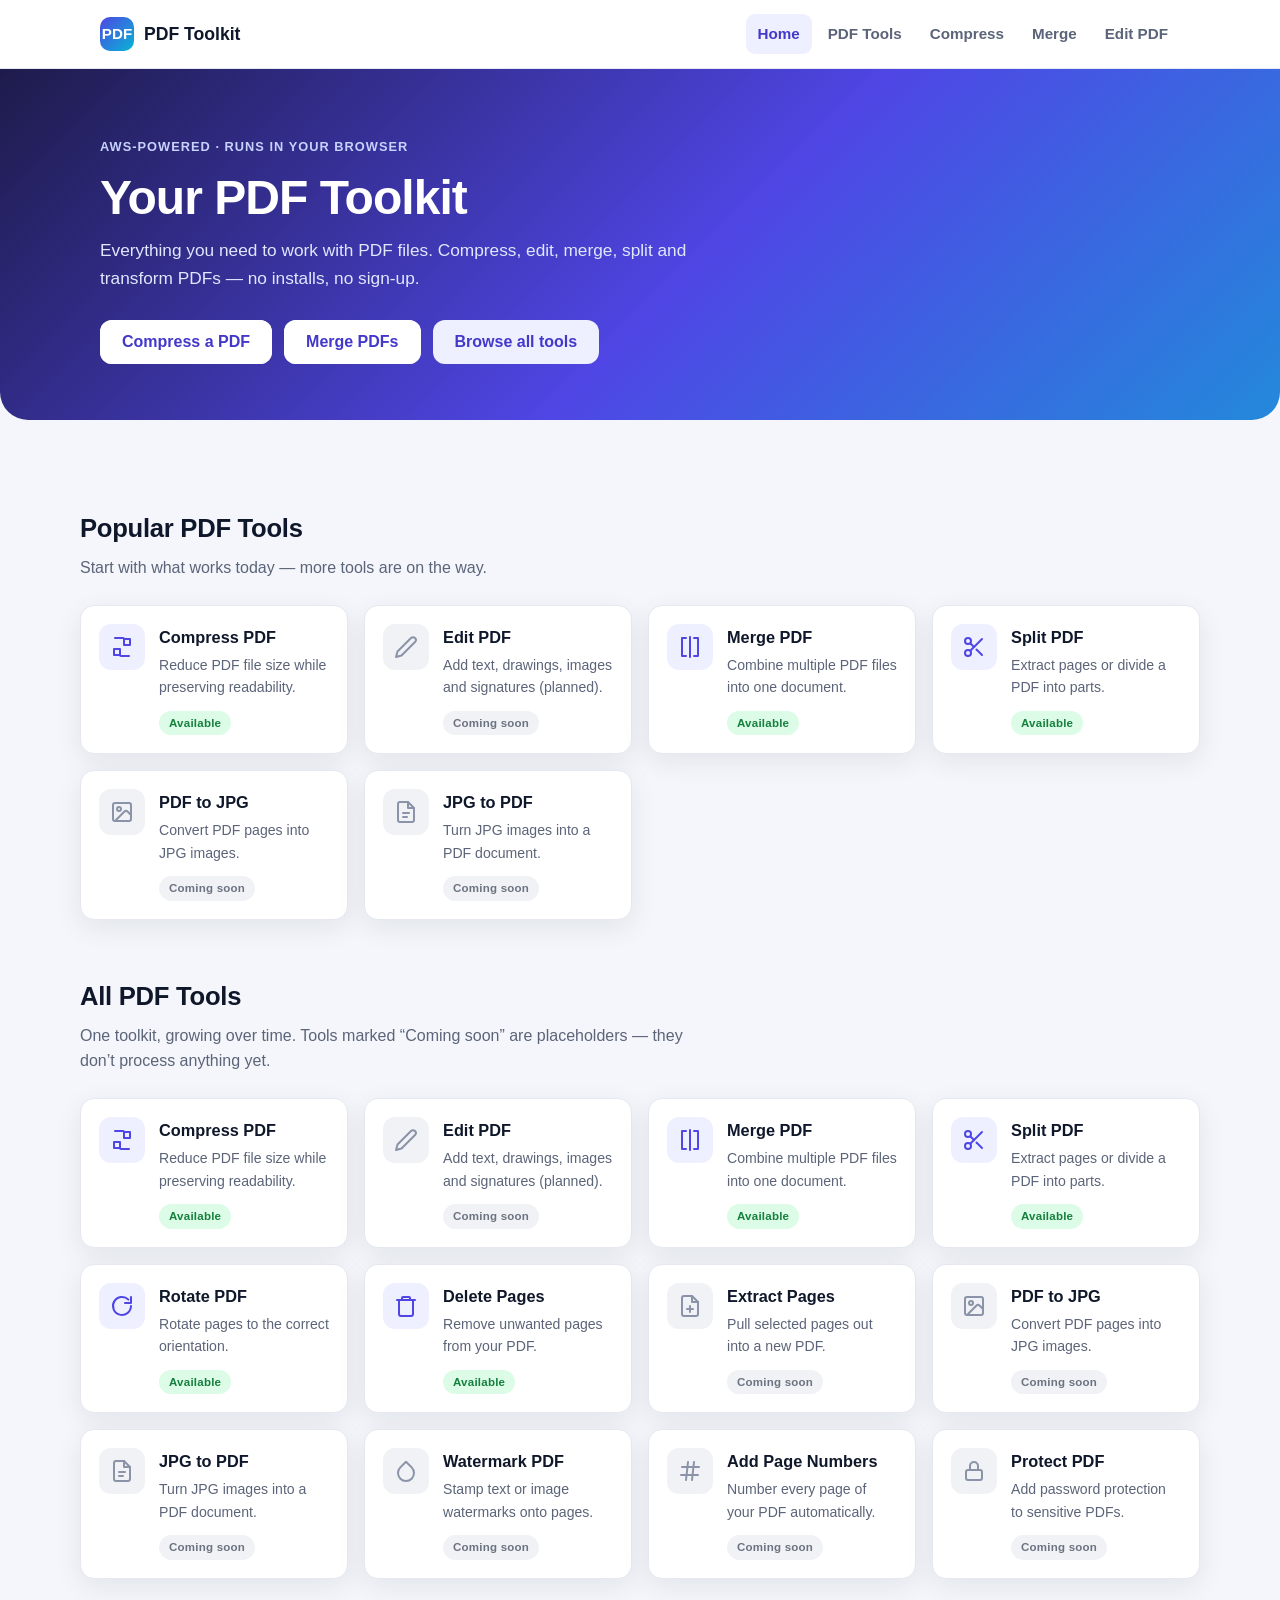
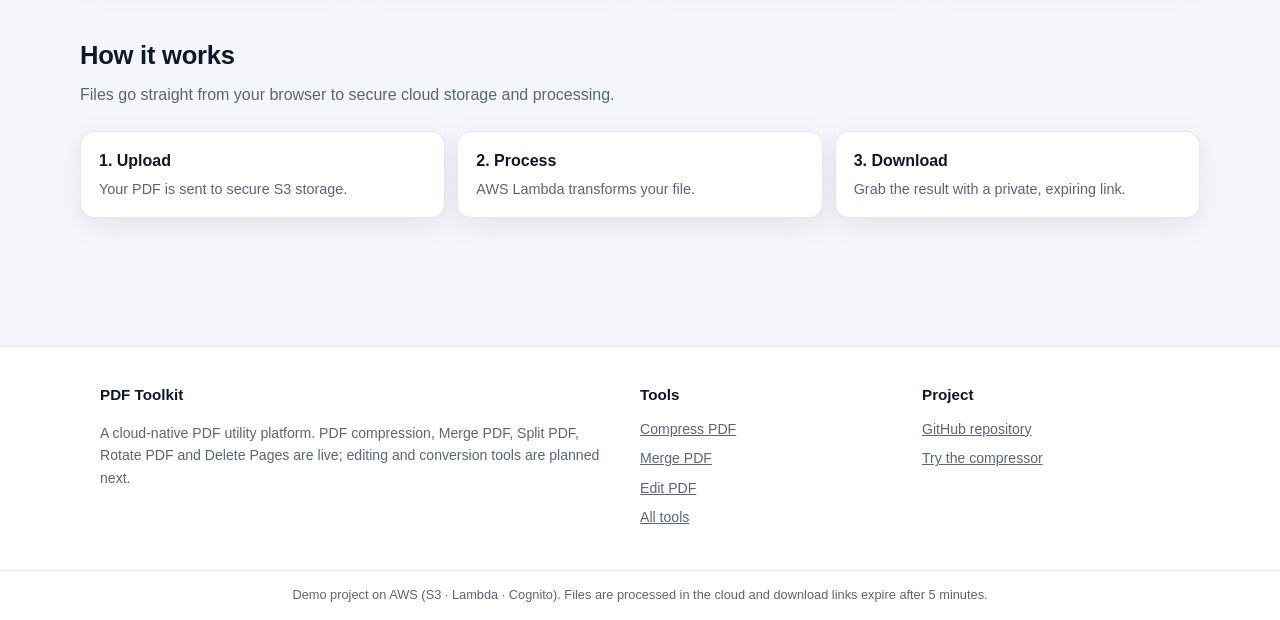
==== commit 25b6cd27: "Mark Delete Pages frontend deployed and verified" ====
--- a/index.html
+++ b/index.html
@@ -73,7 +73,7 @@
   <div class="footer-grid">
     <div>
       <h4>PDF Toolkit</h4>
-      <p>A cloud-native PDF utility platform. PDF compression, Merge PDF, Split PDF and Rotate PDF are live; Delete Pages is implemented and coming soon; editing and conversion tools are planned next.</p>
+      <p>A cloud-native PDF utility platform. PDF compression, Merge PDF, Split PDF, Rotate PDF and Delete Pages are live; editing and conversion tools are planned next.</p>
     </div>
     <div>
       <h4>Tools</h4>
